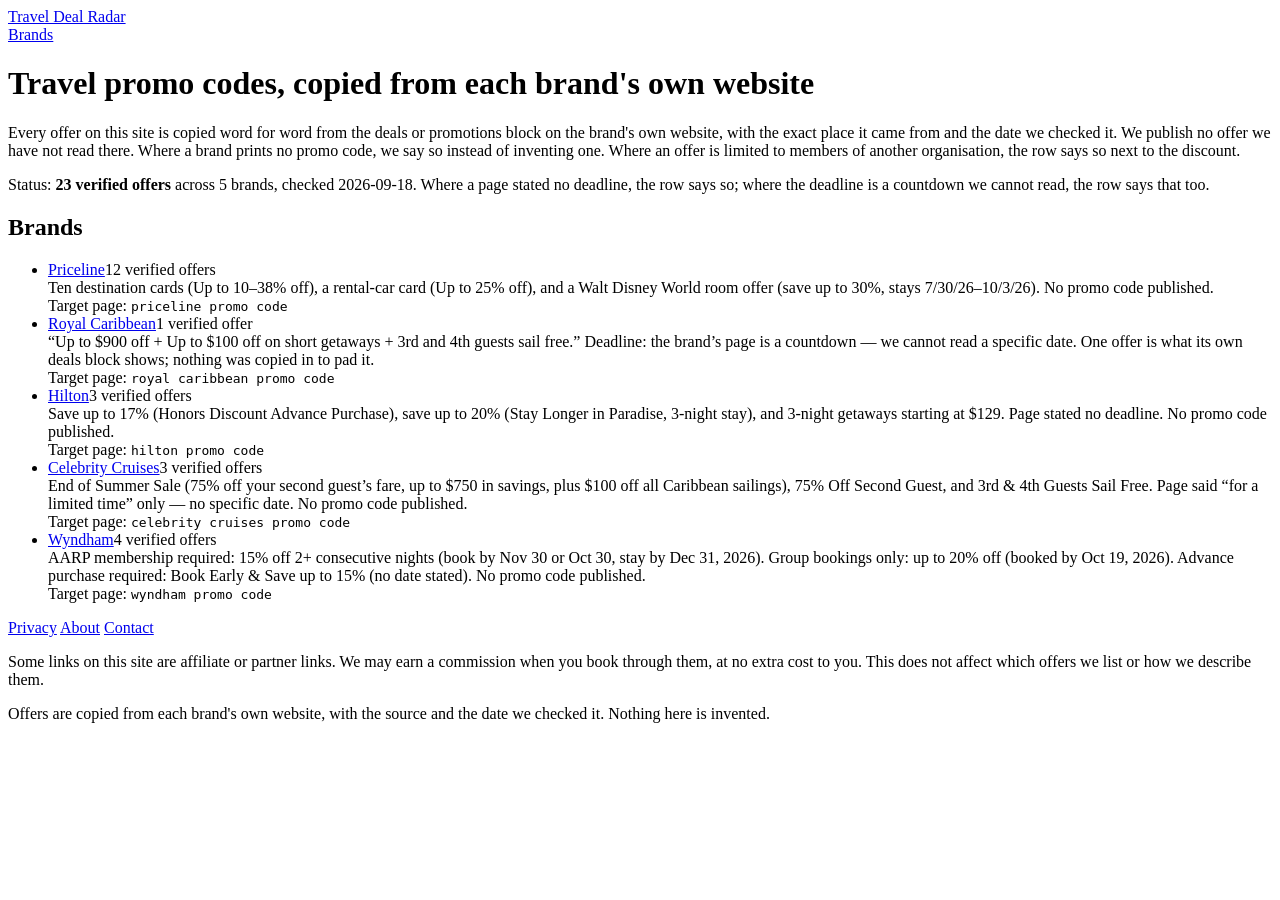
==== index.html @ bfb5dd5d "Add index.html" ====
<!DOCTYPE html>
<html lang="en">
<head>
<meta charset="utf-8">
<meta name="viewport" content="width=device-width, initial-scale=1">
<title>Travel promo codes — deals copied from each brand's own website</title>
<link rel="stylesheet" href="style.css">
</head>
<body>
<header class="site-header">
  <a class="logo" href="index.html">Travel Deal Radar</a>
  <nav><a href="index.html">Brands</a></nav>
</header>
<main class="wrap">
<h1>Travel promo codes, copied from each brand's own website</h1>
<p class="lede">Every offer on this site is copied word for word from the deals or promotions block on the brand's own website, with the exact place it came from and the date we checked it. We publish no offer we have not read there. Where a brand prints no promo code, we say so instead of inventing one. Where an offer is limited to members of another organisation, the row says so next to the discount.</p>
<div class="note">Status: <strong>23 verified offers</strong> across 5 brands, checked 2026-09-18. Where a page stated no deadline, the row says so; where the deadline is a countdown we cannot read, the row says that too.</div>
<h2>Brands</h2>
<ul class="brand-list">
<li>
  <a class="bname" href="brand/priceline.html">Priceline</a><span class="status ok">12 verified offers</span>
  <div class="why">Ten destination cards (Up to 10&ndash;38% off), a rental-car card (Up to 25% off), and a Walt Disney World room offer (save up to 30%, stays 7/30/26&ndash;10/3/26). No promo code published.</div>
  <div class="why">Target page: <code>priceline promo code</code></div>
</li>
<li>
  <a class="bname" href="brand/royal-caribbean.html">Royal Caribbean</a><span class="status ok">1 verified offer</span>
  <div class="why">&ldquo;Up to $900 off + Up to $100 off on short getaways + 3rd and 4th guests sail free.&rdquo; Deadline: the brand&rsquo;s page is a countdown &mdash; we cannot read a specific date. One offer is what its own deals block shows; nothing was copied in to pad it.</div>
  <div class="why">Target page: <code>royal caribbean promo code</code></div>
</li>
<li>
  <a class="bname" href="brand/hilton.html">Hilton</a><span class="status ok">3 verified offers</span>
  <div class="why">Save up to 17% (Honors Discount Advance Purchase), save up to 20% (Stay Longer in Paradise, 3-night stay), and 3-night getaways starting at $129. Page stated no deadline. No promo code published.</div>
  <div class="why">Target page: <code>hilton promo code</code></div>
</li>
<li>
  <a class="bname" href="brand/celebrity-cruises.html">Celebrity Cruises</a><span class="status ok">3 verified offers</span>
  <div class="why">End of Summer Sale (75% off your second guest&rsquo;s fare, up to $750 in savings, plus $100 off all Caribbean sailings), 75% Off Second Guest, and 3rd &amp; 4th Guests Sail Free. Page said &ldquo;for a limited time&rdquo; only &mdash; no specific date. No promo code published.</div>
  <div class="why">Target page: <code>celebrity cruises promo code</code></div>
</li>
<li>
  <a class="bname" href="brand/wyndham.html">Wyndham</a><span class="status ok">4 verified offers</span>
  <div class="why">AARP membership required: 15% off 2+ consecutive nights (book by Nov 30 or Oct 30, stay by Dec 31, 2026). Group bookings only: up to 20% off (booked by Oct 19, 2026). Advance purchase required: Book Early &amp; Save up to 15% (no date stated). No promo code published.</div>
  <div class="why">Target page: <code>wyndham promo code</code></div>
</li>
</ul>

</main>
  <footer class="site-footer">
    <nav class="footer-links">
      <a href="privacy.html">Privacy</a>
      <a href="about.html">About</a>
      <a href="contact.html">Contact</a>
    </nav>
    <p class="disclosure">
      Some links on this site are affiliate or partner links. We may earn a commission when you book
      through them, at no extra cost to you. This does not affect which offers we list or how we
      describe them.
    </p>
    <p class="copy">Offers are copied from each brand's own website, with the source and the date we
      checked it. Nothing here is invented.</p>
  </footer>
</body>
</html>
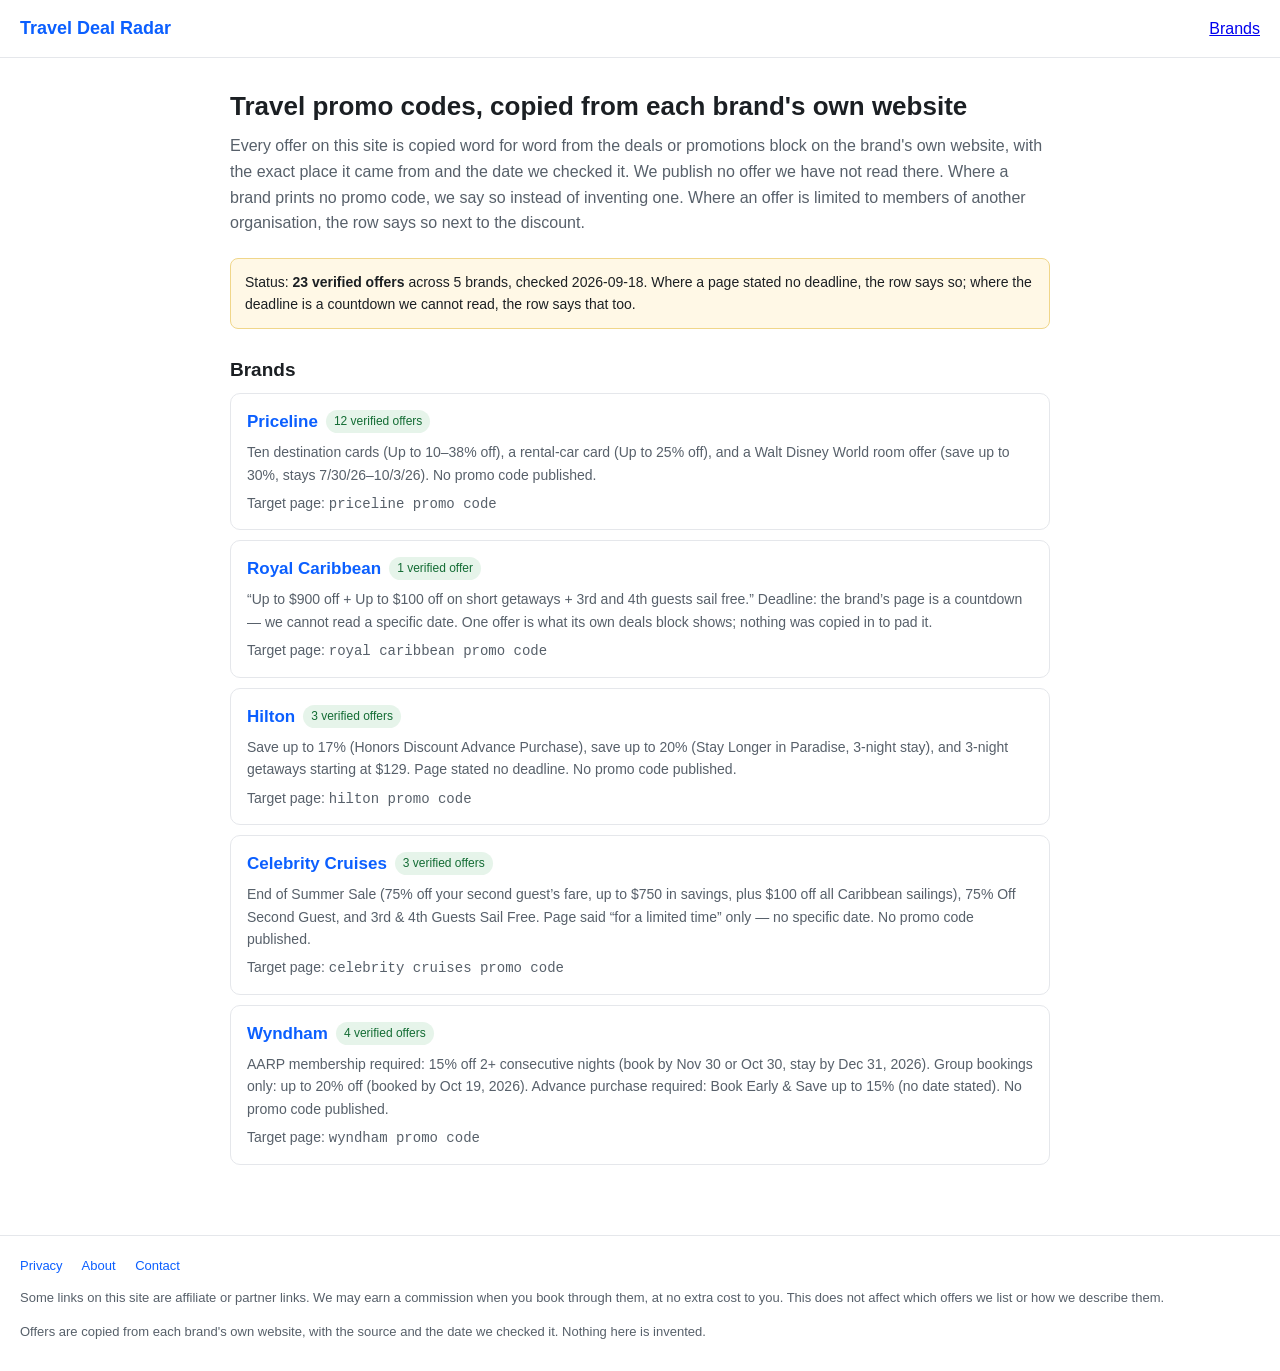
==== commit bd8021c5: "Update index.html" ====
--- a/index.html
+++ b/index.html
@@ -1,63 +1,64 @@
-<!DOCTYPE html>
-<html lang="en">
-<head>
-<meta charset="utf-8">
-<meta name="viewport" content="width=device-width, initial-scale=1">
-<title>Travel promo codes — deals copied from each brand's own website</title>
-<link rel="stylesheet" href="style.css">
-</head>
-<body>
-<header class="site-header">
-  <a class="logo" href="index.html">Travel Deal Radar</a>
-  <nav><a href="index.html">Brands</a></nav>
-</header>
-<main class="wrap">
-<h1>Travel promo codes, copied from each brand's own website</h1>
-<p class="lede">Every offer on this site is copied word for word from the deals or promotions block on the brand's own website, with the exact place it came from and the date we checked it. We publish no offer we have not read there. Where a brand prints no promo code, we say so instead of inventing one. Where an offer is limited to members of another organisation, the row says so next to the discount.</p>
-<div class="note">Status: <strong>23 verified offers</strong> across 5 brands, checked 2026-09-18. Where a page stated no deadline, the row says so; where the deadline is a countdown we cannot read, the row says that too.</div>
-<h2>Brands</h2>
-<ul class="brand-list">
-<li>
-  <a class="bname" href="brand/priceline.html">Priceline</a><span class="status ok">12 verified offers</span>
-  <div class="why">Ten destination cards (Up to 10&ndash;38% off), a rental-car card (Up to 25% off), and a Walt Disney World room offer (save up to 30%, stays 7/30/26&ndash;10/3/26). No promo code published.</div>
-  <div class="why">Target page: <code>priceline promo code</code></div>
-</li>
-<li>
-  <a class="bname" href="brand/royal-caribbean.html">Royal Caribbean</a><span class="status ok">1 verified offer</span>
-  <div class="why">&ldquo;Up to $900 off + Up to $100 off on short getaways + 3rd and 4th guests sail free.&rdquo; Deadline: the brand&rsquo;s page is a countdown &mdash; we cannot read a specific date. One offer is what its own deals block shows; nothing was copied in to pad it.</div>
-  <div class="why">Target page: <code>royal caribbean promo code</code></div>
-</li>
-<li>
-  <a class="bname" href="brand/hilton.html">Hilton</a><span class="status ok">3 verified offers</span>
-  <div class="why">Save up to 17% (Honors Discount Advance Purchase), save up to 20% (Stay Longer in Paradise, 3-night stay), and 3-night getaways starting at $129. Page stated no deadline. No promo code published.</div>
-  <div class="why">Target page: <code>hilton promo code</code></div>
-</li>
-<li>
-  <a class="bname" href="brand/celebrity-cruises.html">Celebrity Cruises</a><span class="status ok">3 verified offers</span>
-  <div class="why">End of Summer Sale (75% off your second guest&rsquo;s fare, up to $750 in savings, plus $100 off all Caribbean sailings), 75% Off Second Guest, and 3rd &amp; 4th Guests Sail Free. Page said &ldquo;for a limited time&rdquo; only &mdash; no specific date. No promo code published.</div>
-  <div class="why">Target page: <code>celebrity cruises promo code</code></div>
-</li>
-<li>
-  <a class="bname" href="brand/wyndham.html">Wyndham</a><span class="status ok">4 verified offers</span>
-  <div class="why">AARP membership required: 15% off 2+ consecutive nights (book by Nov 30 or Oct 30, stay by Dec 31, 2026). Group bookings only: up to 20% off (booked by Oct 19, 2026). Advance purchase required: Book Early &amp; Save up to 15% (no date stated). No promo code published.</div>
-  <div class="why">Target page: <code>wyndham promo code</code></div>
-</li>
-</ul>
-
-</main>
-  <footer class="site-footer">
-    <nav class="footer-links">
-      <a href="privacy.html">Privacy</a>
-      <a href="about.html">About</a>
-      <a href="contact.html">Contact</a>
-    </nav>
-    <p class="disclosure">
-      Some links on this site are affiliate or partner links. We may earn a commission when you book
-      through them, at no extra cost to you. This does not affect which offers we list or how we
-      describe them.
-    </p>
-    <p class="copy">Offers are copied from each brand's own website, with the source and the date we
-      checked it. Nothing here is invented.</p>
-  </footer>
-</body>
-</html>
+<!DOCTYPE html>
+<html lang="en">
+<head>
+<meta charset="utf-8">
+<meta name="viewport" content="width=device-width, initial-scale=1">
+<title>Travel promo codes — deals copied from each brand's own website</title>
+<link rel="stylesheet" href="/style.css">
+  <link rel="canonical" href="https://getawaycodes.com/">
+</head>
+<body>
+<header class="site-header">
+  <a class="logo" href="/">Travel Deal Radar</a>
+  <nav><a href="/">Brands</a></nav>
+</header>
+<main class="wrap">
+<h1>Travel promo codes, copied from each brand's own website</h1>
+<p class="lede">Every offer on this site is copied word for word from the deals or promotions block on the brand's own website, with the exact place it came from and the date we checked it. We publish no offer we have not read there. Where a brand prints no promo code, we say so instead of inventing one. Where an offer is limited to members of another organisation, the row says so next to the discount.</p>
+<div class="note">Status: <strong>23 verified offers</strong> across 5 brands, checked 2026-09-18. Where a page stated no deadline, the row says so; where the deadline is a countdown we cannot read, the row says that too.</div>
+<h2>Brands</h2>
+<ul class="brand-list">
+<li>
+  <a class="bname" href="/brand/priceline">Priceline</a><span class="status ok">12 verified offers</span>
+  <div class="why">Ten destination cards (Up to 10&ndash;38% off), a rental-car card (Up to 25% off), and a Walt Disney World room offer (save up to 30%, stays 7/30/26&ndash;10/3/26). No promo code published.</div>
+  <div class="why">Target page: <code>priceline promo code</code></div>
+</li>
+<li>
+  <a class="bname" href="/brand/royal-caribbean">Royal Caribbean</a><span class="status ok">1 verified offer</span>
+  <div class="why">&ldquo;Up to $900 off + Up to $100 off on short getaways + 3rd and 4th guests sail free.&rdquo; Deadline: the brand&rsquo;s page is a countdown &mdash; we cannot read a specific date. One offer is what its own deals block shows; nothing was copied in to pad it.</div>
+  <div class="why">Target page: <code>royal caribbean promo code</code></div>
+</li>
+<li>
+  <a class="bname" href="/brand/hilton">Hilton</a><span class="status ok">3 verified offers</span>
+  <div class="why">Save up to 17% (Honors Discount Advance Purchase), save up to 20% (Stay Longer in Paradise, 3-night stay), and 3-night getaways starting at $129. Page stated no deadline. No promo code published.</div>
+  <div class="why">Target page: <code>hilton promo code</code></div>
+</li>
+<li>
+  <a class="bname" href="/brand/celebrity-cruises">Celebrity Cruises</a><span class="status ok">3 verified offers</span>
+  <div class="why">End of Summer Sale (75% off your second guest&rsquo;s fare, up to $750 in savings, plus $100 off all Caribbean sailings), 75% Off Second Guest, and 3rd &amp; 4th Guests Sail Free. Page said &ldquo;for a limited time&rdquo; only &mdash; no specific date. No promo code published.</div>
+  <div class="why">Target page: <code>celebrity cruises promo code</code></div>
+</li>
+<li>
+  <a class="bname" href="/brand/wyndham">Wyndham</a><span class="status ok">4 verified offers</span>
+  <div class="why">AARP membership required: 15% off 2+ consecutive nights (book by Nov 30 or Oct 30, stay by Dec 31, 2026). Group bookings only: up to 20% off (booked by Oct 19, 2026). Advance purchase required: Book Early &amp; Save up to 15% (no date stated). No promo code published.</div>
+  <div class="why">Target page: <code>wyndham promo code</code></div>
+</li>
+</ul>
+
+</main>
+  <footer class="site-footer">
+    <nav class="footer-links">
+      <a href="/privacy">Privacy</a>
+      <a href="/about">About</a>
+      <a href="/contact">Contact</a>
+    </nav>
+    <p class="disclosure">
+      Some links on this site are affiliate or partner links. We may earn a commission when you book
+      through them, at no extra cost to you. This does not affect which offers we list or how we
+      describe them.
+    </p>
+    <p class="copy">Offers are copied from each brand's own website, with the source and the date we
+      checked it. Nothing here is invented.</p>
+  </footer>
+</body>
+</html>
--- a/style.css
+++ b/style.css
@@ -0,0 +1,24 @@
+* { box-sizing: border-box; }
+body { margin:0; font:16px/1.6 -apple-system, "Segoe UI", Roboto, Helvetica, Arial, sans-serif; color:#1b1f23; background:#fff; }
+.site-header { border-bottom:1px solid #e5e7eb; padding:14px 20px; display:flex; justify-content:space-between; align-items:center; }
+.logo { font-weight:700; font-size:18px; color:#0b5fff; text-decoration:none; }
+.wrap { max-width:860px; margin:0 auto; padding:28px 20px 60px; }
+h1 { font-size:26px; margin:0 0 6px; }
+h2 { font-size:19px; margin:26px 0 8px; }
+.lede { color:#57606a; margin:0 0 22px; }
+.brand-list { list-style:none; padding:0; margin:0; }
+.brand-list li { border:1px solid #e5e7eb; border-radius:10px; padding:14px 16px; margin-bottom:10px; }
+.brand-list a.bname { font-weight:600; font-size:17px; color:#0b5fff; text-decoration:none; }
+.status { display:inline-block; font-size:12px; padding:2px 8px; border-radius:999px; background:#fff4d6; color:#7a4a00; margin-left:8px; vertical-align:2px; }
+.why { color:#57606a; font-size:14px; margin-top:6px; }
+.quote { background:#f6f8fa; border-left:3px solid #d0d7de; padding:8px 12px; margin:10px 0; font-family:ui-monospace,Consolas,monospace; font-size:13px; white-space:pre-wrap; word-break:break-word; }
+.note { background:#fff8e6; border:1px solid #f0d68a; border-radius:8px; padding:12px 14px; font-size:14px; }
+.site-footer { border-top:1px solid #e5e7eb; padding:20px; color:#57606a; font-size:13px; }
+.footer-links a { margin-right:16px; color:#0b5fff; text-decoration:none; }
+.disclosure { margin:12px 0 6px; }
+
+.offer { border:1px solid #e5e7eb; border-radius:10px; padding:12px 14px; margin-bottom:10px; }
+.otext { font-weight:600; margin-bottom:6px; }
+.osrc { color:#57606a; font-size:13px; line-height:1.5; }
+.osrc code { background:#f6f8fa; padding:1px 4px; border-radius:4px; }
+.status.ok { background:#e6f4ea; color:#136c34; }
